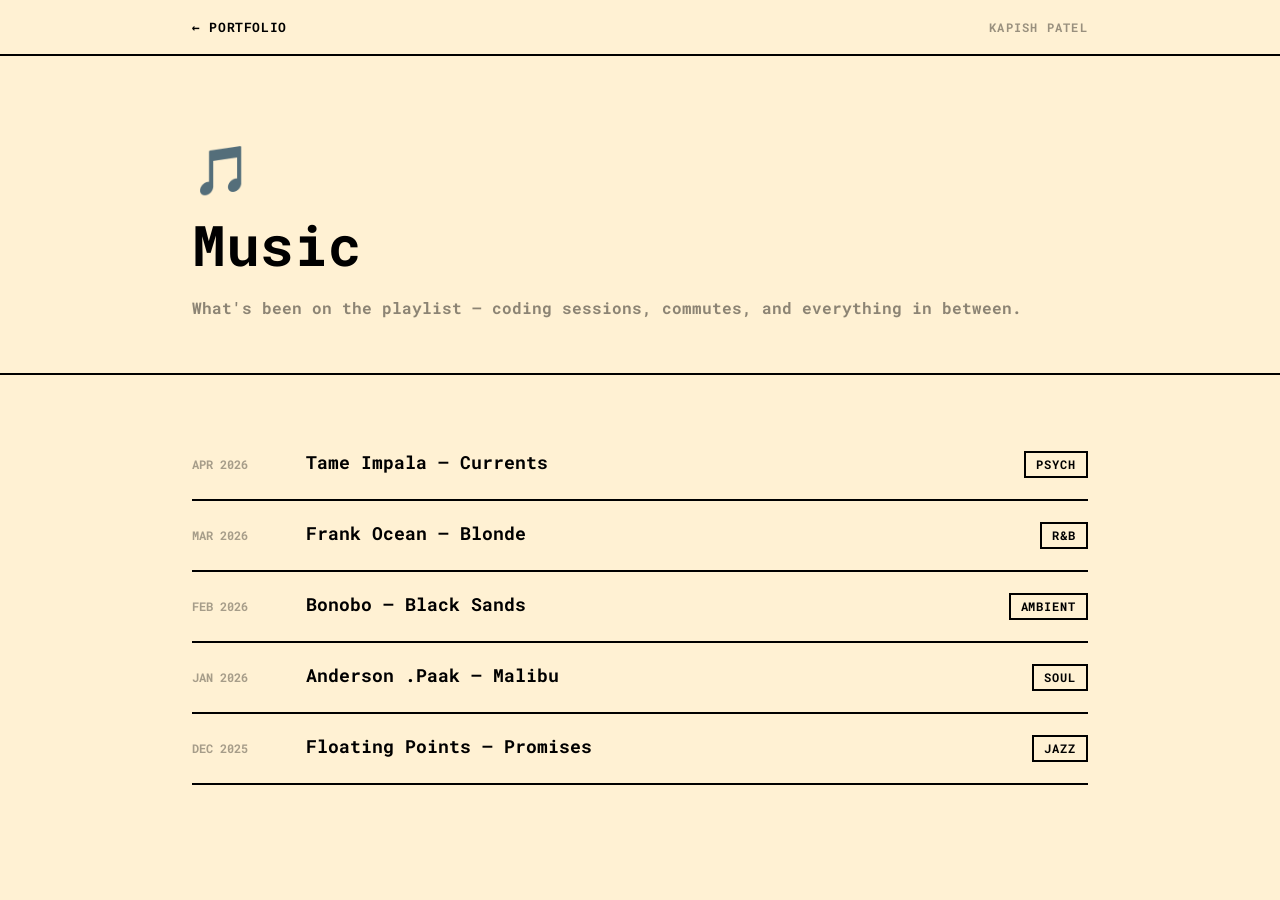
==== pages/music.html @ 776668d3 "new site update." ====
<!DOCTYPE html>
<html lang="en">
<head>
    <meta charset="UTF-8">
    <meta name="viewport" content="width=device-width, initial-scale=1.0">
    <title>Music | Kapish Patel</title>
    <link rel="preconnect" href="https://fonts.googleapis.com">
    <link rel="preconnect" href="https://fonts.gstatic.com" crossorigin>
    <link href="https://fonts.googleapis.com/css2?family=Roboto+Mono:ital,wght@0,100..700;1,100..700&display=swap" rel="stylesheet">
    <link rel="stylesheet" href="../style.css">
</head>
<body class="subpage">

    <nav class="subpage-nav">
        <a href="../index.html" class="subpage-back">&#8592; PORTFOLIO</a>
        <span class="subpage-name">KAPISH PATEL</span>
    </nav>

    <header class="subpage-hero">
        <span class="subpage-icon">🎵</span>
        <h1>Music</h1>
        <p>What's been on the playlist — coding sessions, commutes, and everything in between.</p>
    </header>

    <main class="subpage-content">
        <div class="subpage-post-list">

            <a class="subpage-post" href="#">
                <span class="sp-date">APR 2026</span>
                <span class="sp-title">Tame Impala — Currents</span>
                <span class="sp-tag">PSYCH</span>
            </a>

            <a class="subpage-post" href="#">
                <span class="sp-date">MAR 2026</span>
                <span class="sp-title">Frank Ocean — Blonde</span>
                <span class="sp-tag">R&B</span>
            </a>

            <a class="subpage-post" href="#">
                <span class="sp-date">FEB 2026</span>
                <span class="sp-title">Bonobo — Black Sands</span>
                <span class="sp-tag">AMBIENT</span>
            </a>

            <a class="subpage-post" href="#">
                <span class="sp-date">JAN 2026</span>
                <span class="sp-title">Anderson .Paak — Malibu</span>
                <span class="sp-tag">SOUL</span>
            </a>

            <a class="subpage-post" href="#">
                <span class="sp-date">DEC 2025</span>
                <span class="sp-title">Floating Points — Promises</span>
                <span class="sp-tag">JAZZ</span>
            </a>

        </div>
    </main>

</body>
</html>
---- style.css ----
:root {
    --color-background: #fff1d3;
    --color-text: #000000;
    --color-text-secondary: white;
    --color-red: #ce2626;
    --color-red-outline: rgba(206, 38, 38, 0.40);
    --color-green: #2a9d8f;
    --color-yellow: #f0e040;
    --color-blue: #00b4d6;
    --color-purple: #9b72cf;
    --default-font: 'Roboto Mono', monospace;
}

body{
    margin: 0;
    border: 0;
    padding: 0;
    background-color: var(--color-background);
    font-family: var(--default-font);
}

.container {
    width: 70%;
    margin: 0 auto;
}

.navigation {
    display: flex;
    justify-content: space-between;
    align-items: center;
    padding: 18px 0;
}

.divider {
    width: 100vw;
    position: relative;
    left: 50%;
    transform: translateX(-50%);
}

.divider hr {
    border: none;
    border-top: 4px solid var(--color-text);
    margin: 0;
}

.links {
    display: flex;
    gap: 34px;              /* golden: 34px between nav links */
}

.links a {
    text-decoration: none;
    color: var(--color-text);
    font-weight: 700;
    font-size: 0.85rem;
    letter-spacing: 0.05em;
    position: relative;
    padding-bottom: 3px;
}

/* Animated underline that cycles through accent colors */
.links a::after {
    content: '';
    position: absolute;
    left: 0;
    bottom: 0;
    width: 0%;
    height: 2px;
    background: var(--link-accent, var(--color-blue));
    transition: width 0.25s ease;
}

.links a:hover::after {
    width: 100%;
}

/* Each link gets its own accent color */
.links a:nth-child(1) { --link-accent: var(--color-blue);  }
.links a:nth-child(2) { --link-accent: var(--color-green); }
.links a:nth-child(3) { --link-accent: var(--color-red);   }
.links a:nth-child(4) { --link-accent: var(--color-purple); }

.links a:hover {
    color: var(--link-accent, var(--color-blue));
    transition: color 0.2s ease;
}

.intro-content {
    display: flex;
    align-items: center;
    padding: 89px 0;        /* golden: 89px top/bottom around hero content */
    gap: 55px;              /* golden: 55px between left and right columns */
}

.intro-heading {
    position: relative;
    margin-bottom: 21px;    /* golden: 21px below heading */
}

.intro-number {
    position: absolute;
    top: -20px;
    left: -10px;
    font-size: 7rem;
    font-weight: 900;
    color: rgba(0, 0, 0, 0.08);
    -webkit-text-stroke: 1.5px var(--color-red-outline);
    line-height: 1;
    user-select: none;
    z-index: 0;
}

.intro-heading h2 {
    position: relative;
    font-size: 3rem;
    font-weight: 900;
    margin: 0;
    z-index: 1;
}

.intro-content .left {
    flex: 1;
    display: flex;
    flex-direction: column;
    gap: 34px;              /* golden: 34px between p and button */
}

.intro-content .left p {
    margin: 0;
}

.intro-content .right {
    flex: 1;
    display: flex;
    justify-content: center;
}

.intro-content .right img {
    width: 100%;
    max-width: 100%;
    object-fit: cover;
}

/* ── About Section ── */
.About {
    padding: 89px 0;
}

.about-content {
    display: flex;
    align-items: flex-start;
    gap: 55px;
}

.about-left {
    flex: 1;
}

.about-photo-wrapper {
    position: relative;
    display: inline-block;
    border: 3px solid var(--color-text);
    box-shadow: 8px 8px 0px var(--color-text);
}

.about-photo-wrapper img {
    display: block;
    width: 100%;
    max-width: 380px;
    height: auto;
    filter: grayscale(100%);
}

.about-right {
    flex: 1;
    display: flex;
    flex-direction: column;
    gap: 21px;
}

.about-heading {
    position: relative;
    margin-bottom: 21px;
}

.about-number {
    position: absolute;
    top: -20px;
    left: -10px;
    font-size: 7rem;
    font-weight: 900;
    color: rgba(0, 0, 0, 0.08);
    -webkit-text-stroke: 1.5px var(--color-red-outline);
    line-height: 1;
    user-select: none;
    z-index: 0;
}

.about-heading h2 {
    position: relative;
    font-size: 3rem;
    font-weight: 900;
    margin: 0;
    z-index: 1;
}

.about-right p {
    font-size: 0.95rem;
    font-weight: 700;
    line-height: 1.7;
    margin: 0;
}

.about-tags {
    display: flex;
    flex-wrap: wrap;
    gap: 13px;
    margin-top: 34px;
}

.about-tag {
    display: inline-block;
    padding: 8px 16px;
    background-color: var(--color-green);
    border: 2px solid var(--color-text);
    box-shadow: 3px 3px 0px var(--color-text);
    font-size: 0.78rem;
    font-weight: 700;
    letter-spacing: 0.03em;
}

.about-tag:nth-child(2) {
    transform: rotate(-1.5deg);
}

.about-tag:nth-child(3) {
    transform: rotate(1deg);
}

/* ── Experience Section ── */
.Experience {
    padding: 89px 0;
}

.exp-heading {
    position: relative;
    margin-bottom: 55px;
}

.exp-number {
    position: absolute;
    top: -20px;
    left: -10px;
    font-size: 7rem;
    font-weight: 900;
    color: rgba(0, 0, 0, 0.08);
    -webkit-text-stroke: 1.5px var(--color-red-outline);
    line-height: 1;
    user-select: none;
    z-index: 0;
}

.exp-heading h2 {
    position: relative;
    font-size: 3rem;
    font-weight: 900;
    margin: 0;
    z-index: 1;
}

.exp-tags {
    display: flex;
    flex-wrap: wrap;
    gap: 13px;
    margin-bottom: 34px;
}

.exp-tag {
    display: inline-block;
    padding: 8px 16px;
    background-color: var(--color-blue);
    border: 2px solid var(--color-text);
    box-shadow: 3px 3px 0px var(--color-text);
    font-size: 0.78rem;
    font-weight: 700;
    letter-spacing: 0.03em;
    cursor: pointer;
    transition: transform 0.15s ease, box-shadow 0.15s ease;
}

.exp-tag:hover {
    transform: translate(-1px, -1px);
    box-shadow: 4px 4px 0px var(--color-text);
}

.exp-tag.active {
    background-color: var(--color-text);
    color: var(--color-background);
    box-shadow: none;
    transform: none;
}

.exp-card {
    border-left: 4px solid var(--color-text);
    background-color: white;
    border: 2px solid var(--color-text);
    box-shadow: 6px 6px 0px var(--color-text);
    padding: 34px;
}

.exp-card.hidden {
    display: none;
}

.exp-card h3 {
    font-size: 1.4rem;
    font-weight: 900;
    margin: 0 0 13px 0;
}

.exp-badge {
    display: inline-block;
    padding: 4px 12px;
    background-color: var(--color-blue);
    border: 2px solid var(--color-text);
    font-size: 0.72rem;
    font-weight: 700;
    letter-spacing: 0.08em;
    margin-bottom: 21px;
}

.exp-card ul {
    list-style: none;
    padding: 0;
    margin: 0;
    display: flex;
    flex-direction: column;
    gap: 13px;
}

.exp-card ul li {
    font-size: 0.95rem;
    font-weight: 700;
    padding-left: 20px;
    position: relative;
}

.exp-card ul li::before {
    content: '\00B7';
    position: absolute;
    left: 0;
    color: var(--color-blue);
    font-size: 1.5rem;
    line-height: 1;
    top: -2px;
}

/* ── Projects Section ── */
.Projects {
    padding: 89px 0;
}

.projects-heading {
    position: relative;
    margin-bottom: 55px;
}

.projects-number {
    position: absolute;
    top: -20px;
    left: -10px;
    font-size: 7rem;
    font-weight: 900;
    color: rgba(0, 0, 0, 0.08);
    -webkit-text-stroke: 1.5px var(--color-red-outline);
    line-height: 1;
    user-select: none;
    z-index: 0;
}

.projects-heading h2 {
    position: relative;
    font-size: 3rem;
    font-weight: 900;
    margin: 0;
    z-index: 1;
}

/* Asymmetric 3-col grid:
   Row 1-2: [  XL (2 cols)  ] [ L ]
   Row 3:   [ M ] [ S ] [ XS ]       */
.project-grid {
    display: grid;
    grid-template-columns: repeat(3, 1fr);
    gap: 21px;
}

/* ── Base card ── */
.project-card {
    background-color: white;
    border: 2px solid var(--color-text);
    box-shadow: 6px 6px 0px var(--color-text);
    display: flex;
    flex-direction: column;
}

/* ── XL: featured, 2 cols × 2 rows ── */
.project-card-xl {
    grid-column: span 2;
    grid-row: span 2;
    padding: 55px;
    gap: 21px;
    flex-direction: column;
    border-width: 3px;
    box-shadow: 10px 10px 0px var(--color-text);
    overflow: hidden;
}

.project-card-xl .project-title {
    font-size: 2rem;
    font-weight: 900;
    margin: 0;
    line-height: 1.15;
}

/* desc + image sit side by side in one row */
.project-xl-body {
    display: flex;
    gap: 34px;
    align-items: flex-start;
    flex: 1;
}

.project-card-xl .project-desc {
    font-size: 0.9rem;
    font-weight: 700;
    line-height: 1.8;
    margin: 0;
    flex: 1;
}

.project-xl-image {
    width: 200px;
    height: 140px;
    flex-shrink: 0;
    border: 2px solid var(--color-text);
    overflow: hidden;
}

.project-xl-image img {
    width: 100%;
    height: 100%;
    object-fit: cover;
    display: block;
    filter: grayscale(20%);
}

.project-xl-image-placeholder {
    width: 100%;
    height: 100%;
    background: repeating-linear-gradient(
        -45deg,
        transparent,
        transparent 10px,
        rgba(0,0,0,0.06) 10px,
        rgba(0,0,0,0.06) 20px
    );
}

/* ── L: tall right column, 1 col × 2 rows ── */
.project-card-l {
    grid-row: span 2;
    padding: 34px;
    gap: 21px;
}

.project-card-l .project-title {
    font-size: 1.3rem;
    font-weight: 900;
    margin: 0;
}

.project-card-l .project-desc {
    font-size: 0.88rem;
    font-weight: 700;
    line-height: 1.7;
    margin: 0;
    flex: 1;
}

/* ── M: title + short description + links ── */
.project-card-m {
    padding: 21px;
    gap: 13px;
}

.project-card-m .project-title {
    font-size: 1rem;
    font-weight: 900;
    margin: 0;
}

.project-card-m .project-desc {
    font-size: 0.82rem;
    font-weight: 700;
    line-height: 1.6;
    margin: 0;
    flex: 1;
}

/* ── S: title + tags + link ── */
.project-card-s {
    padding: 21px;
    gap: 13px;
}

.project-card-s .project-title {
    font-size: 0.95rem;
    font-weight: 900;
    margin: 0;
}

/* ── XS: list of mini projects ── */
.project-card-xs {
    padding: 21px;
    gap: 0;
    justify-content: flex-start;
}

.project-xs-row {
    display: flex;
    align-items: center;
    justify-content: space-between;
    gap: 13px;
    padding: 13px 0;
    border-bottom: 2px solid var(--color-text);
}

.project-xs-row:first-child {
    padding-top: 0;
}

.project-xs-row:last-child {
    border-bottom: none;
    padding-bottom: 0;
}

.project-xs-title {
    font-size: 0.85rem;
    font-weight: 900;
    white-space: nowrap;
    overflow: hidden;
    text-overflow: ellipsis;
}

/* ── Shared sub-elements ── */
.project-badge {
    display: inline-block;
    padding: 4px 12px;
    background-color: var(--color-blue);
    border: 2px solid var(--color-text);
    font-size: 0.72rem;
    font-weight: 700;
    letter-spacing: 0.08em;
    align-self: flex-start;
}

.project-tags {
    display: flex;
    flex-wrap: wrap;
    gap: 8px;
}

.project-tag {
    display: inline-block;
    padding: 4px 10px;
    background-color: var(--color-yellow);
    border: 2px solid var(--color-text);
    font-size: 0.72rem;
    font-weight: 700;
    letter-spacing: 0.05em;
}

.project-links {
    display: flex;
    gap: 13px;
    flex-wrap: wrap;
}

.project-link {
    display: inline-block;
    padding: 8px 16px;
    background-color: transparent;
    color: var(--color-text);
    font-family: var(--default-font);
    font-size: 0.78rem;
    font-weight: 700;
    letter-spacing: 0.05em;
    text-decoration: none;
    border: 2px solid var(--color-text);
    box-shadow: 3px 3px 0px var(--color-text);
    transition: transform 0.15s ease, box-shadow 0.15s ease;
}

.project-link:hover {
    transform: translate(-2px, -2px);
    box-shadow: 5px 5px 0px var(--color-text);
}

.project-link-primary {
    background-color: var(--color-text);
    color: var(--color-background);
}

.project-link-primary:hover {
    color: var(--color-background);
}

.projects-empty {
    font-size: 0.9rem;
    font-weight: 700;
    color: rgba(0,0,0,0.4);
    font-style: italic;
}

/* ── Education Section ── */
.Education {
    padding: 89px 0;
}

.edu-heading {
    position: relative;
    margin-bottom: 55px;
    text-align: right;
}

.edu-number {
    position: absolute;
    top: -20px;
    right: -10px;
    font-size: 7rem;
    font-weight: 900;
    color: rgba(0, 0, 0, 0.08);
    -webkit-text-stroke: 1.5px var(--color-red-outline);
    line-height: 1;
    user-select: none;
    z-index: 0;
}

.edu-heading h2 {
    position: relative;
    font-size: 3rem;
    font-weight: 900;
    margin: 0;
    z-index: 1;
}

.edu-tags {
    display: flex;
    flex-wrap: wrap;
    justify-content: flex-end;
    gap: 13px;
    margin-bottom: 34px;
}

.edu-tag {
    display: inline-block;
    padding: 8px 16px;
    background-color: var(--color-blue);
    border: 2px solid var(--color-text);
    box-shadow: 3px 3px 0px var(--color-text);
    font-size: 0.78rem;
    font-weight: 700;
    letter-spacing: 0.03em;
    cursor: pointer;
    transition: transform 0.15s ease, box-shadow 0.15s ease;
}

.edu-tag:hover {
    transform: translate(-1px, -1px);
    box-shadow: 4px 4px 0px var(--color-text);
}

.edu-tag.active {
    background-color: var(--color-text);
    color: var(--color-background);
    box-shadow: none;
    transform: none;
}

.edu-card {
    background-color: white;
    border: 2px solid var(--color-text);
    box-shadow: 6px 6px 0px var(--color-text);
    padding: 34px;
}

.edu-card.hidden {
    display: none;
}

.edu-card h3 {
    font-size: 1.4rem;
    font-weight: 900;
    margin: 0 0 13px 0;
}

.edu-badge {
    display: inline-block;
    padding: 4px 12px;
    background-color: var(--color-blue);
    border: 2px solid var(--color-text);
    font-size: 0.72rem;
    font-weight: 700;
    letter-spacing: 0.08em;
    margin-bottom: 21px;
}

.edu-card ul {
    list-style: none;
    padding: 0;
    margin: 0;
    display: flex;
    flex-direction: column;
    gap: 13px;
}

.edu-card ul li {
    font-size: 0.95rem;
    font-weight: 700;
    padding-left: 20px;
    position: relative;
}

.edu-card ul li::before {
    content: '\00B7';
    position: absolute;
    left: 0;
    color: var(--color-blue);
    font-size: 1.5rem;
    line-height: 1;
    top: -2px;
}

/* ── Skills Section ── */
.Skills {
    padding: 89px 0;
    overflow: hidden;
}

.skills-heading {
    position: relative;
    margin-bottom: 55px;
}

.skills-number {
    position: absolute;
    top: -20px;
    left: -10px;
    font-size: 7rem;
    font-weight: 900;
    color: rgba(0, 0, 0, 0.08);
    -webkit-text-stroke: 1.5px var(--color-red-outline);
    line-height: 1;
    user-select: none;
    z-index: 0;
}

.skills-heading h2 {
    position: relative;
    font-size: 3rem;
    font-weight: 900;
    margin: 0;
    z-index: 1;
}

/* Full-width marquee */
.marquee-wrapper {
    width: 100vw;
    position: relative;
    left: 50%;
    transform: translateX(-50%);
    overflow: hidden;
    border-top: 3px solid var(--color-text);
    border-bottom: 3px solid var(--color-text);
    background-color: white;
    padding: 13px 0;
    margin-bottom: 21px;
}

.marquee-track {
    display: flex;
    gap: 13px;
    width: max-content;
}

.row-ltr {
    animation: marquee-ltr 30s linear infinite;
}

.row-rtl {
    animation: marquee-rtl 30s linear infinite;
}

@keyframes marquee-ltr {
    from { transform: translateX(0); }
    to   { transform: translateX(-50%); }
}

@keyframes marquee-rtl {
    from { transform: translateX(-50%); }
    to   { transform: translateX(0); }
}

.marquee-item {
    display: flex;
    align-items: center;
    gap: 10px;
    padding: 10px 20px;
    border: 2px solid var(--color-text);
    box-shadow: 3px 3px 0px var(--color-text);
    background-color: var(--color-background);
    font-size: 0.85rem;
    font-weight: 700;
    white-space: nowrap;
    flex-shrink: 0;
}

.marquee-item i {
    font-size: 1.4rem;
}

/* ── Beyond Code Section ── */
.BeyondCode {
    padding: 89px 0;
}

.beyondcode-heading {
    position: relative;
    margin-bottom: 55px;
}

.beyondcode-number {
    position: absolute;
    top: -20px;
    left: -10px;
    font-size: 7rem;
    font-weight: 900;
    color: rgba(0, 0, 0, 0.08);
    -webkit-text-stroke: 1.5px var(--color-red-outline);
    line-height: 1;
    user-select: none;
    z-index: 0;
}

.beyondcode-heading h2 {
    position: relative;
    font-size: 3rem;
    font-weight: 900;
    margin: 0;
    z-index: 1;
}

.beyondcode-grid {
    display: grid;
    grid-template-columns: repeat(5, 1fr);
    gap: 21px;
}

.beyondcode-card {
    background-color: white;
    border: 2px solid var(--color-text);
    box-shadow: 6px 6px 0px var(--color-text);
    padding: 34px 21px;
    display: flex;
    flex-direction: column;
    gap: 13px;
    text-decoration: none;
    color: var(--color-text);
    transition: transform 0.15s ease, box-shadow 0.15s ease;
}

.beyondcode-card:hover {
    transform: translate(-2px, -2px);
    box-shadow: 8px 8px 0px var(--color-text);
}

.beyondcode-icon {
    font-size: 2.5rem;
    line-height: 1;
}

.beyondcode-card-title {
    font-size: 1rem;
    font-weight: 900;
    margin: 0;
    letter-spacing: 0.02em;
}

.beyondcode-card-desc {
    font-size: 0.78rem;
    font-weight: 700;
    line-height: 1.6;
    color: rgba(0, 0, 0, 0.55);
    margin: 0;
    flex: 1;
}

.beyondcode-card-link {
    font-size: 0.75rem;
    font-weight: 900;
    letter-spacing: 0.08em;
    margin-top: auto;
}

/* ── Subpage styles ── */
.subpage body,
body.subpage {
    background: var(--color-background);
    font-family: var(--default-font);
    margin: 0;
}

.subpage-nav {
    display: flex;
    justify-content: space-between;
    align-items: center;
    padding: 18px 15%;
    border-bottom: 2px solid var(--color-text);
}

.subpage-back {
    font-size: 0.82rem;
    font-weight: 900;
    letter-spacing: 0.05em;
    text-decoration: none;
    color: var(--color-text);
    transition: color 0.15s ease;
}

.subpage-back:hover {
    color: var(--color-blue);
}

.subpage-name {
    font-size: 0.78rem;
    font-weight: 900;
    letter-spacing: 0.1em;
    color: rgba(0,0,0,0.4);
}

.subpage-hero {
    padding: 89px 15% 55px;
    display: flex;
    flex-direction: column;
    gap: 21px;
    border-bottom: 2px solid var(--color-text);
}

.subpage-icon {
    font-size: 3rem;
    line-height: 1;
}

.subpage-hero h1 {
    font-size: 3.5rem;
    font-weight: 900;
    margin: 0;
    line-height: 1.1;
}

.subpage-hero p {
    font-size: 1rem;
    font-weight: 700;
    color: rgba(0, 0, 0, 0.45);
    margin: 0;
}

.subpage-content {
    padding: 55px 15% 89px;
}

.subpage-empty {
    font-size: 0.9rem;
    font-weight: 700;
    color: rgba(0, 0, 0, 0.3);
    font-style: italic;
}

.subpage-post-list {
    display: flex;
    flex-direction: column;
    gap: 0;
}

.subpage-post {
    display: flex;
    gap: 34px;
    align-items: baseline;
    padding: 21px 0;
    border-bottom: 2px solid var(--color-text);
    text-decoration: none;
    color: var(--color-text);
    transition: transform 0.15s ease;
}

.subpage-post:hover {
    transform: translateX(6px);
}

.sp-date {
    font-size: 0.75rem;
    font-weight: 700;
    color: rgba(0,0,0,0.35);
    white-space: nowrap;
    min-width: 80px;
}

.sp-title {
    font-size: 1.1rem;
    font-weight: 900;
    flex: 1;
}

.sp-tag {
    font-size: 0.72rem;
    font-weight: 900;
    letter-spacing: 0.08em;
    padding: 4px 10px;
    border: 2px solid var(--color-text);
}

.subpage-gallery {
    display: grid;
    grid-template-columns: repeat(3, 1fr);
    gap: 21px;
}

.sg-item {
    aspect-ratio: 4/3;
    background: rgba(0,0,0,0.06);
    border: 2px solid var(--color-text);
    display: flex;
    align-items: center;
    justify-content: center;
    font-size: 0.75rem;
    font-weight: 700;
    color: rgba(0,0,0,0.3);
    font-style: italic;
}

.subpage-recipe-grid {
    display: grid;
    grid-template-columns: repeat(2, 1fr);
    gap: 21px;
}

.sr-card {
    border: 2px solid var(--color-text);
    box-shadow: 4px 4px 0 var(--color-text);
    padding: 34px;
    display: flex;
    flex-direction: column;
    gap: 8px;
    text-decoration: none;
    color: var(--color-text);
    transition: transform 0.15s ease, box-shadow 0.15s ease;
}

.sr-card:hover {
    transform: translate(-2px, -2px);
    box-shadow: 6px 6px 0 var(--color-text);
}

.sr-emoji {
    font-size: 2rem;
}

.sr-title {
    font-size: 1rem;
    font-weight: 900;
    margin: 0;
}

.sr-meta {
    font-size: 0.75rem;
    font-weight: 700;
    color: rgba(0,0,0,0.4);
}

.subpage-trail-list {
    display: flex;
    flex-direction: column;
    gap: 21px;
}

.st-item {
    border: 2px solid var(--color-text);
    box-shadow: 4px 4px 0 var(--color-text);
    padding: 34px;
    display: flex;
    gap: 34px;
    align-items: flex-start;
    transition: transform 0.15s ease, box-shadow 0.15s ease;
}

.st-item:hover {
    transform: translate(-2px, -2px);
    box-shadow: 6px 6px 0 var(--color-text);
}

.st-num {
    font-size: 2.5rem;
    font-weight: 900;
    color: rgba(0,0,0,0.1);
    -webkit-text-stroke: 1px var(--color-red-outline);
    line-height: 1;
    user-select: none;
}

.st-info {
    display: flex;
    flex-direction: column;
    gap: 6px;
}

.st-name {
    font-size: 1.1rem;
    font-weight: 900;
    margin: 0;
}

.st-meta {
    font-size: 0.78rem;
    font-weight: 700;
    color: rgba(0,0,0,0.4);
}

/* ── Footer (with contact + NYC bg) ── */
.footer {
    position: relative;
    color: #ffffff;
    overflow: hidden;
    margin-top: 89px;
}

/* NYC full-bleed background */
.footer-bg {
    position: absolute;
    inset: 0;
    z-index: 0;
}

.footer-bg img {
    width: 100%;
    height: 100%;
    object-fit: cover;
    object-position: center 60%;
    display: block;
    filter: grayscale(40%) contrast(1.05);
}

/* Heavy dark overlay so everything on top is legible */
.footer-bg-overlay {
    position: absolute;
    inset: 0;
    background: linear-gradient(
        to bottom,
        rgba(0, 0, 0, 0.20) 0%,
        rgba(0, 0, 0, 0.42) 60%,
        rgba(0, 0, 0, 0.72) 100%
    );
}

/* Contact block — sits above the image */
.footer-contact {
    position: relative;
    z-index: 1;
    padding: 220px 15% 160px;
    display: flex;
    flex-direction: column;
    gap: 21px;
    max-width: 700px;
}

.contact-eyebrow {
    font-size: 1rem;
    font-weight: 900;
    letter-spacing: 0.18em;
    color: var(--color-blue);
    margin: 0;
}

.contact-heading {
    font-size: 3.5rem;
    font-weight: 900;
    line-height: 1.1;
    margin: 0;
    color: #ffffff;
}

.contact-sub {
    font-size: 0.9rem;
    font-weight: 500;
    line-height: 1.8;
    color: rgba(255, 255, 255, 0.6);
    margin: 0;
    max-width: 460px;
}

.contact-btn {
    display: inline-block;
    align-self: flex-start;
    margin-top: 13px;
    padding: 16px 34px;
    background-color: var(--color-blue);
    color: #000000;
    font-family: var(--default-font);
    font-size: 0.85rem;
    font-weight: 900;
    letter-spacing: 0.08em;
    text-decoration: none;
    border: 3px solid #ffffff;
    box-shadow: 6px 6px 0px #ffffff;
    transition: transform 0.15s ease, box-shadow 0.15s ease;
}

.contact-btn:hover {
    transform: translate(-3px, -3px);
    box-shadow: 9px 9px 0px #ffffff;
}

/* Gradient accent divider between contact and footer links */
.footer-bar {
    position: relative;
    z-index: 1;
    height: 4px;
    background: linear-gradient(90deg, var(--color-blue) 0%, var(--color-green) 50%, var(--color-purple) 100%);
    margin: 0 15%;
}

/* Footer links row */
.footer-inner {
    position: relative;
    z-index: 1;
    display: flex;
    justify-content: space-between;
    align-items: center;
    padding: 34px 15%;
    gap: 34px;
}

.footer-left {
    display: flex;
    flex-direction: column;
    gap: 8px;
}

.footer-name {
    font-size: 1.2rem;
    font-weight: 900;
    margin: 0;
    letter-spacing: 0.08em;
    color: #ffffff;
}

.footer-tagline {
    font-size: 0.75rem;
    font-weight: 500;
    margin: 0;
    color: rgba(255,255,255,0.45);
    letter-spacing: 0.04em;
}

.footer-social {
    display: flex;
    gap: 21px;
    align-items: center;
}

.footer-link {
    display: flex;
    align-items: center;
    gap: 8px;
    color: rgba(255,255,255,0.7);
    text-decoration: none;
    font-size: 0.82rem;
    font-weight: 700;
    letter-spacing: 0.04em;
    transition: color 0.15s ease;
}

.footer-link i {
    font-size: 1.2rem;
}

.footer-link:hover {
    color: var(--color-blue);
}

.footer-right {
    display: flex;
    justify-content: flex-end;
}

.footer-resume-btn {
    display: inline-block;
    padding: 13px 21px;
    background-color: transparent;
    color: #ffffff;
    font-family: var(--default-font);
    font-size: 0.82rem;
    font-weight: 700;
    letter-spacing: 0.05em;
    text-decoration: none;
    border: 2px solid var(--color-blue);
    box-shadow: 4px 4px 0px var(--color-blue);
    transition: transform 0.15s ease, box-shadow 0.15s ease, background-color 0.15s ease;
}

.footer-resume-btn:hover {
    transform: translate(-2px, -2px);
    box-shadow: 6px 6px 0px var(--color-blue);
    background-color: var(--color-blue);
    color: #000000;
}

.footer-bottom {
    position: relative;
    z-index: 1;
    border-top: 1px solid rgba(255,255,255,0.1);
    text-align: center;
    padding: 21px 0;
}

.footer-bottom p {
    margin: 0;
    font-size: 0.75rem;
    color: rgba(255,255,255,0.35);
    letter-spacing: 0.04em;
}

.footer-heart {
    color: var(--color-red);
}
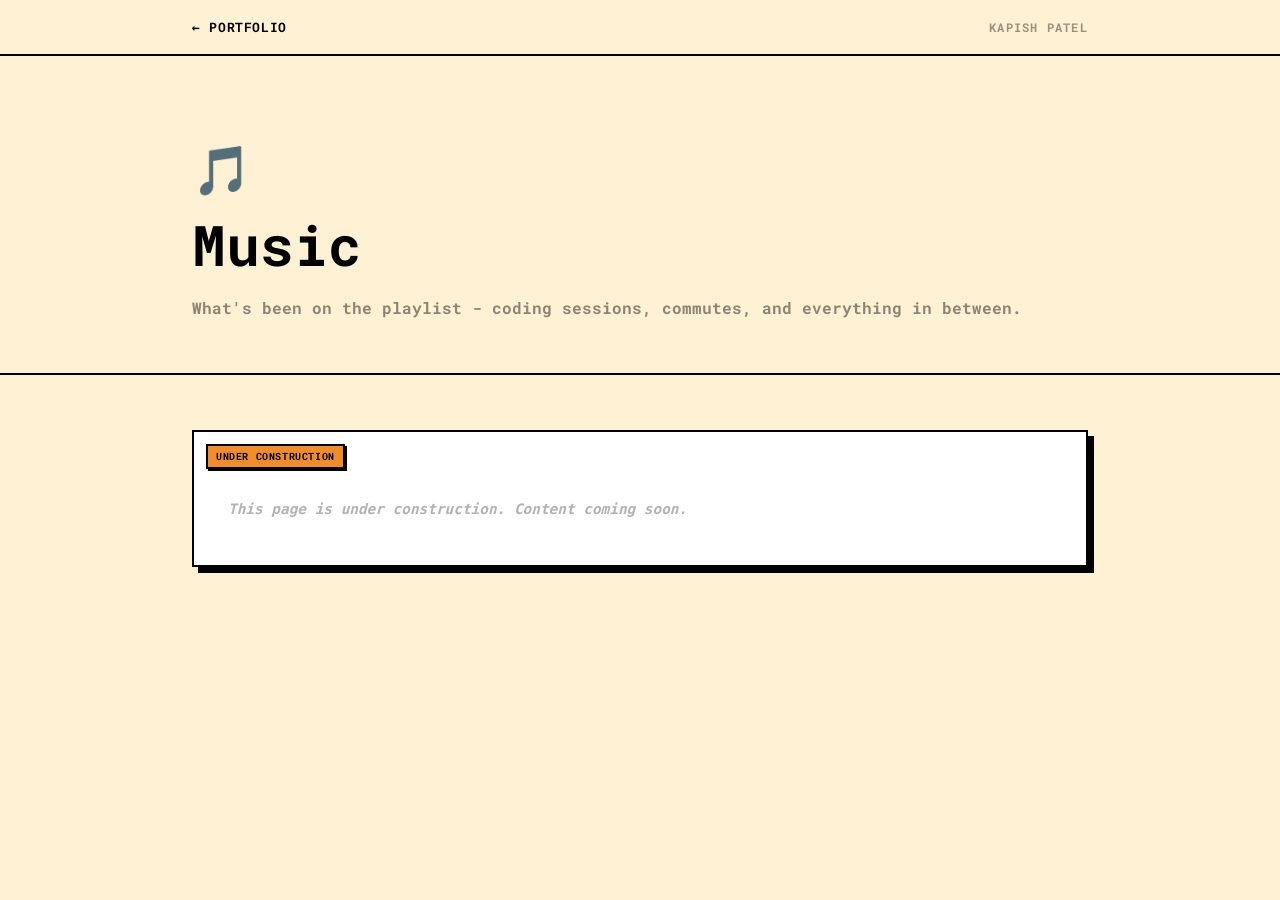
==== commit a40ccf6d: "added images and favicons" ====
--- a/pages/music.html
+++ b/pages/music.html
@@ -8,6 +8,8 @@
     <link rel="preconnect" href="https://fonts.gstatic.com" crossorigin>
     <link href="https://fonts.googleapis.com/css2?family=Roboto+Mono:ital,wght@0,100..700;1,100..700&display=swap" rel="stylesheet">
     <link rel="stylesheet" href="../style.css">
+    <script src="../data.js"></script>
+    <script src="../app.js"></script>
 </head>
 <body class="subpage">
 
@@ -17,45 +19,13 @@
     </nav>
 
     <header class="subpage-hero">
-        <span class="subpage-icon">🎵</span>
-        <h1>Music</h1>
-        <p>What's been on the playlist — coding sessions, commutes, and everything in between.</p>
+        <span class="subpage-icon"></span>
+        <h1></h1>
+        <p class="subpage-description"></p>
     </header>
 
     <main class="subpage-content">
-        <div class="subpage-post-list">
-
-            <a class="subpage-post" href="#">
-                <span class="sp-date">APR 2026</span>
-                <span class="sp-title">Tame Impala — Currents</span>
-                <span class="sp-tag">PSYCH</span>
-            </a>
-
-            <a class="subpage-post" href="#">
-                <span class="sp-date">MAR 2026</span>
-                <span class="sp-title">Frank Ocean — Blonde</span>
-                <span class="sp-tag">R&B</span>
-            </a>
-
-            <a class="subpage-post" href="#">
-                <span class="sp-date">FEB 2026</span>
-                <span class="sp-title">Bonobo — Black Sands</span>
-                <span class="sp-tag">AMBIENT</span>
-            </a>
-
-            <a class="subpage-post" href="#">
-                <span class="sp-date">JAN 2026</span>
-                <span class="sp-title">Anderson .Paak — Malibu</span>
-                <span class="sp-tag">SOUL</span>
-            </a>
-
-            <a class="subpage-post" href="#">
-                <span class="sp-date">DEC 2025</span>
-                <span class="sp-title">Floating Points — Promises</span>
-                <span class="sp-tag">JAZZ</span>
-            </a>
-
-        </div>
+        <div class="subpage-dynamic-content"></div>
     </main>
 
 </body>
--- a/style.css
+++ b/style.css
@@ -172,6 +172,18 @@
     filter: grayscale(100%);
 }
 
+.intro-photo-wrapper {
+    position: relative;
+    display: inline-block;
+}
+
+.intro-photo-wrapper img {
+    display: block;
+    width: 100%;
+    max-width: 380px;
+    height: auto;
+}
+
 .about-right {
     flex: 1;
     display: flex;
@@ -869,6 +881,7 @@
 }
 
 .beyondcode-card {
+    position: relative;
     background-color: white;
     border: 2px solid var(--color-text);
     box-shadow: 6px 6px 0px var(--color-text);
@@ -914,6 +927,31 @@
     margin-top: auto;
 }
 
+.construction-tag {
+    position: absolute;
+    top: 12px;
+    right: 12px;
+    padding: 4px 8px;
+    font-size: 0.62rem;
+    font-weight: 900;
+    letter-spacing: 0.06em;
+    text-transform: uppercase;
+    background-color: #f28c28;
+    border: 2px solid var(--color-text);
+    box-shadow: 2px 2px 0px var(--color-text);
+}
+
+.beyondcode-card.is-under-construction {
+    pointer-events: none;
+    cursor: not-allowed;
+    opacity: 0.88;
+}
+
+.beyondcode-card.is-under-construction:hover {
+    transform: none;
+    box-shadow: 6px 6px 0px var(--color-text);
+}
+
 /* ── Subpage styles ── */
 .subpage body,
 body.subpage {
@@ -986,6 +1024,19 @@
     font-weight: 700;
     color: rgba(0, 0, 0, 0.3);
     font-style: italic;
+}
+
+.subpage-under-construction {
+    position: relative;
+    border: 2px solid var(--color-text);
+    box-shadow: 6px 6px 0px var(--color-text);
+    background: #ffffff;
+    padding: 55px 34px 34px;
+}
+
+.subpage-under-construction .construction-tag {
+    right: auto;
+    left: 12px;
 }
 
 .subpage-post-list {
@@ -1048,6 +1099,14 @@
     font-weight: 700;
     color: rgba(0,0,0,0.3);
     font-style: italic;
+    overflow: hidden;
+}
+
+.sg-item img {
+    width: 100%;
+    height: 100%;
+    object-fit: cover;
+    display: block;
 }
 
 .subpage-recipe-grid {
